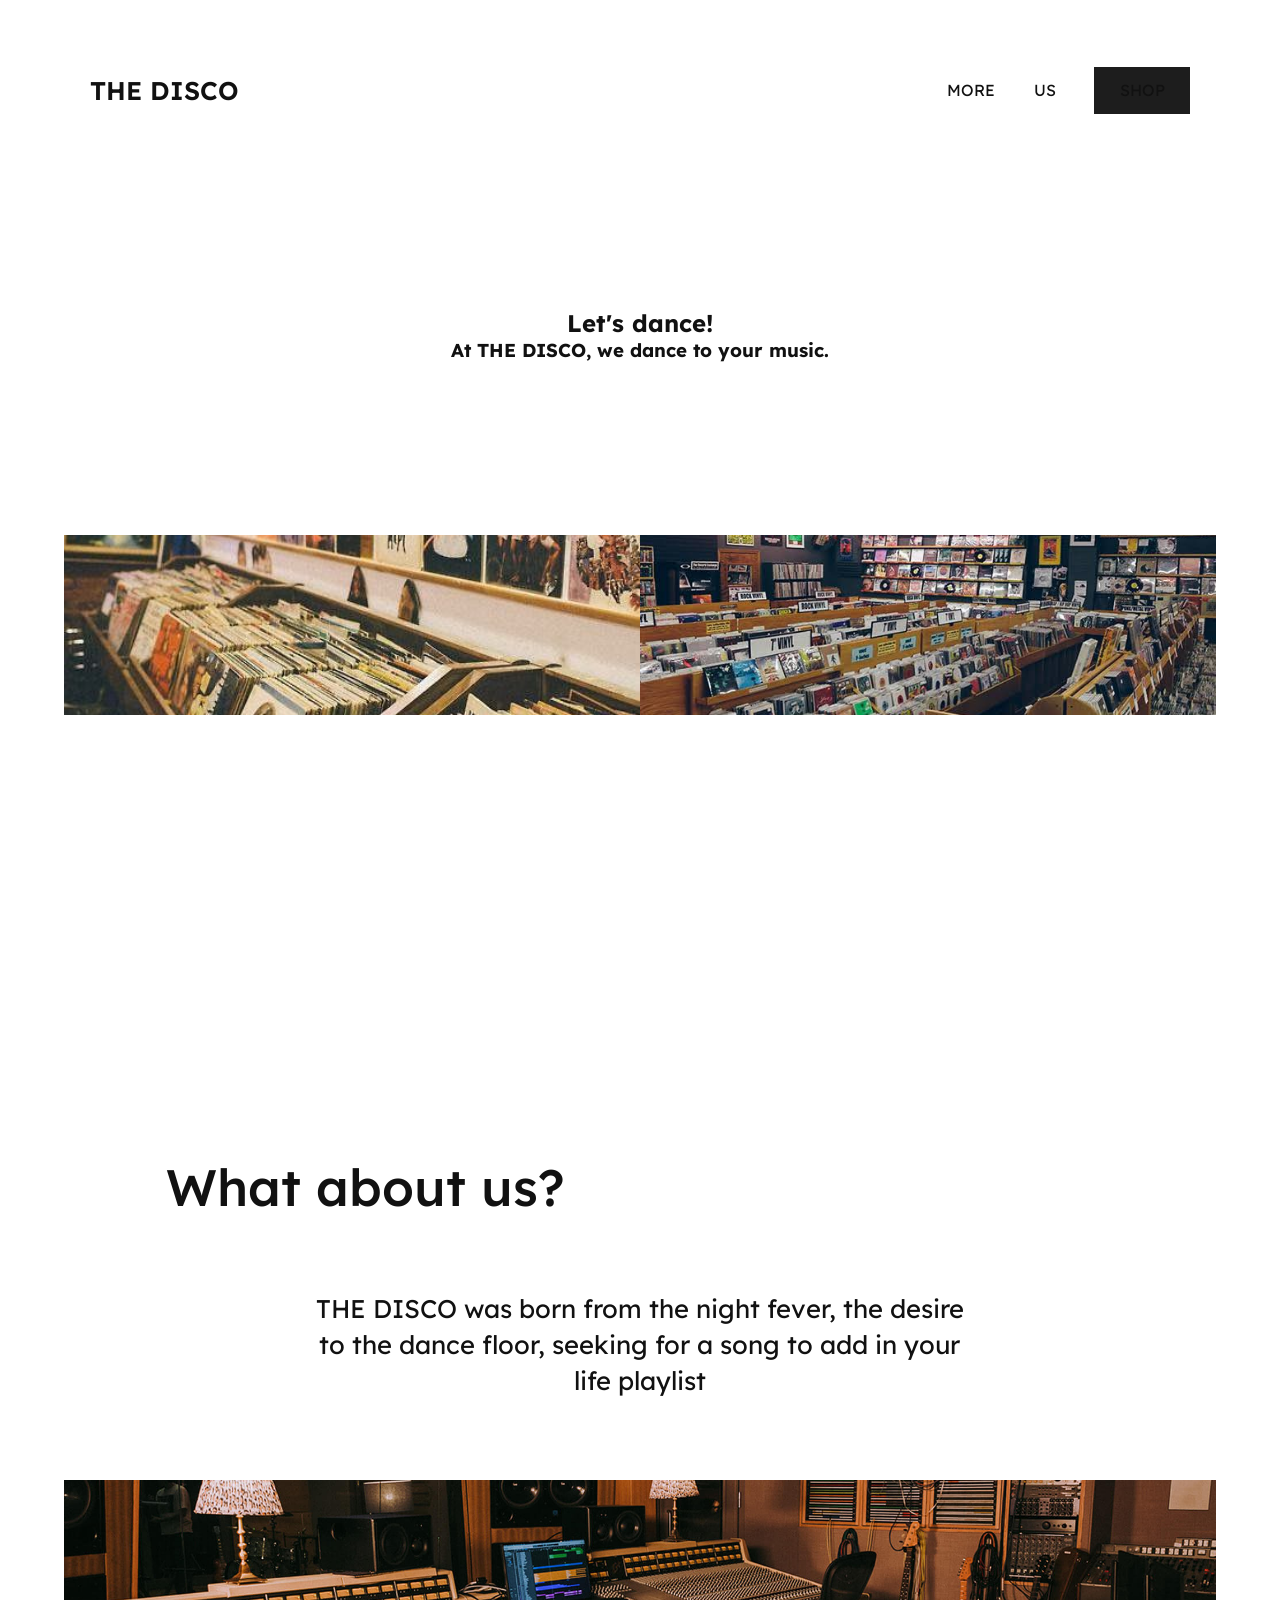
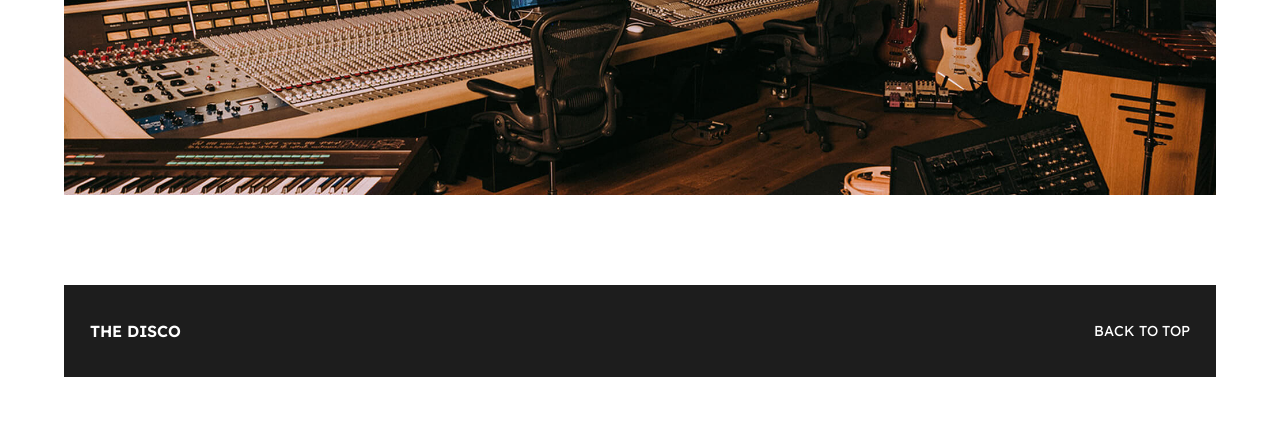
==== AC2 - DOM - 3tri - Marina e Caio F/index.html @ ce6a6be3 "Add files via upload" ====
<!DOCTYPE html>
<html lang="pt-BR">
 
<head>
    <meta charset="UTF-8">
    <meta name="viewport" content="width=device-width, initial-scale=1.0">
 
    <title>THE DISCO</title>
 
    <link rel="preconnect" href="https://fonts.googleapis.com">
    <link rel="preconnect" href="https://fonts.gstatic.com" crossorigin>
 
    <link
        href="https://fonts.googleapis.com/css2?family=Lexend+Deca:wght@400;500;600;700&display=swap"
        rel="stylesheet"
    >
    <script src="script.js" defer></script>
    <link rel="stylesheet" href="style.css">
</head>
 
<body>
 
    <header class="cabecalho">
 
        <a href="index.html" class="logo">
            THE DISCO
        </a>
 
        <nav class="navegacao">
 
            <a href="#mais">
                MORE
            </a>
 
            <a href="#sobre">
                US
            </a>
 
            <a href="catalogo.html" class="botao-shop">
                SHOP
            </a>
 
        </nav>
 
    </header>
 
 
    <main>
 
        <section class="landing" id="mais">
 
            <div class="maisTexto">
                <h1>Let's dance!</h1>
                <h3>
                    At THE DISCO, we dance to your music.
                </h3>
            </div>
            
            <div class="imagem-topo">
                
                <img
                    src="imagens/vinilstore.jpg"
                    alt="Estudio de musica"
                >
                <img
                    src="imagens/discos.jpg"
                    alt="Estudio de musica"
                >
                
            </div>
 
        </section>
 
 
        <section class="sobre" id="sobre">
 
            <div class="sobre-conteudo">
 
                <h1>
                    What about us?
                </h1>
 
                <p>
                    THE DISCO was born from the night fever, the
                    desire to the dance floor, seeking for a song to
                    add in your life playlist
                </p>
 
            </div>
 
 
            <div class="imagem-sobre">
 
                <img
                    src="imagens/studio.jpg"
                    alt="Estudio de musica"
                >
 
            </div>
 
        </section>
 
    </main>
 
 
    <footer class="rodape">
 
        <p>
            THE DISCO
        </p>
 
        <a href="#mais">
            BACK TO TOP
        </a>
 
    </footer>
 
</body>
 
</html>
---- AC2 - DOM - 3tri - Marina e Caio F/style.css ----
* {
    margin: 0;
    padding: 0;
    box-sizing: border-box;
}
 
 
html {
    scroll-behavior: smooth;
}
 
 
body {
    background-color: #ffffff;
    font-family: 'Lexend Deca', sans-serif;
    color: #111111;
}
 
 
/* HEADER */
 
.cabecalho {
    width: 90%;
    min-height: 10vh;
    margin: 5vh auto 0;
    padding: 2vh 2vw;
 
    background-color: #ffffff;
 
    display: flex;
    align-items: center;
    justify-content: space-between;
}
 
 
.logo {
    color: #111111;
    text-decoration: none;
 
    font-size: clamp(1.2rem, 2vw, 2.2rem);
    font-weight: 600;
}
 
 
.navegacao {
    display: flex;
    align-items: center;
    gap: 3vw;
}
 
 
.navegacao a {
    color: #111111;
    text-decoration: none;
 
    font-size: clamp(1rem, 1.2vw, 1.5rem);
}
 
 
.botao-shop {
    border: none;
 
    background-color: #1d1d1d;
    color: #ffffff;
 
    padding: 1.5vh 2vw;
 
    font-family: 'Lexend Deca', sans-serif;
    font-size: clamp(1rem, 1.2vw, 1.5rem);
 
    cursor: pointer;
 
    transition: 0.3s;
}
 
 
.botao-shop:hover {
    background-color: #555555;
}
 
 
/* LANDING */
 
.landing {
    width: 90%;
    margin: 0 auto;
}
 
 
.imagem-topo {
    width: 100%;
    height: 40vh;
    overflow: hidden;
    justify-content: space-between;
    display: flex;
}
 
 
.imagem-topo img {
    width: 50%;
    height: 50%;
    object-fit: cover;
}
 
.maisTexto{
    text-align: center;
    justify-content: center;
    padding: 15%;
}
 
/* SOBRE */
 
.sobre {
    width: 90%;
    margin: 20vh auto 10vh;
 
    background-color: #ffffff;
}
 
 
.sobre-conteudo {
    min-height: 45vh;
 
    padding: 7vh 8vw;
 
    display: flex;
    flex-direction: column;
    justify-content: center;
}
 
 
.sobre h1 {
    font-size: clamp(3rem, 4vw, 5rem);
    font-weight: 500;
 
    margin-bottom: 8vh;
}
 
 
.sobre p {
    width: 70%;
    margin: 0 auto;
 
    text-align: center;
 
    font-size: clamp(1.5rem, 2vw, 2.5rem);
    line-height: 1.4;
}
 
 
.imagem-sobre {
    width: 100%;
    height: 35vh;
 
    overflow: hidden;
}
 
 
.imagem-sobre img {
    width: 100%;
    height: 100%;
 
    object-fit: cover;
}
 
 
/* CATALOGO */
 
.catalogo {
    width: 90%;
    margin: 5vh auto 10vh;
 
    padding: 5vh 3vw;
 
    background-color: #ffffff;
}
 
 
/* FILTROS */
 
.filtros {
    display: flex;
    align-items: flex-start;
 
    gap: 2vw;
 
    margin-bottom: 4vh;
 
    flex-wrap: wrap;
}
 
 
.filtro {
    position: relative;
}
 
 
.botao-filtro {
    border: none;
 
    background-color: #1d1d1d;
    color: #ffffff;
 
    padding: 1.5vh 2vw;
 
    font-family: 'Lexend Deca', sans-serif;
    font-size: clamp(1rem, 1.2vw, 1.5rem);
 
    cursor: pointer;
 
    transition: 0.3s;
}
 
 
.botao-filtro:hover {
    background-color: #555555;
}
 
 
.botao-filtro.focado {
    outline: 0.2em solid #888888;
    outline-offset: 0.2em;
}
 
 
.opcoes-filtro {
    display: none;
 
    position: absolute;
 
    top: 110%;
    left: 0;
 
    width: max-content;
    min-width: 100%;
    max-width: 35vw;
 
    background-color: #1d1d1d;
 
    padding: 1vh;
 
    z-index: 10;
 
    flex-direction: column;
 
    gap: 0.5vh;
}
 
 
.opcoes-filtro.ativo {
    display: flex;
}
 
 
.opcoes-filtro button {
    width: 100%;
 
    border: none;
 
    background-color: #1d1d1d;
    color: #ffffff;
 
    padding: 1vh 1vw;
 
    font-family: 'Lexend Deca', sans-serif;
    font-size: clamp(0.9rem, 1vw, 1.3rem);
 
    cursor: pointer;
 
    text-align: left;
 
    white-space: nowrap;
}
 
 
.opcoes-filtro button:hover {
    background-color: #555555;
}
 
 
/* DISCOS */
 
.vinil {
    position: relative;
 
    width: 100%;
    min-height: 22vh;
 
    margin-bottom: 2vh;
 
    padding: 2vh 2vw;
 
    display: flex;
    align-items: center;
 
    transition: 0.3s;
}
 
 
.vinil-rosa,
.vinil-amarelo,
.vinil-verde,
.vinil-azul,
.vinil-roxo {
    background-color: #d0d0d0;
}
 
 
/* EFEITO MOUSEOVER */
 
.vinil.passou-mouse {
    transform: scale(1.01);
    filter: brightness(1.08);
}
 
 
/* CAPA */
 
.capa {
    width: 20%;
 
    aspect-ratio: 1 / 1;
 
    overflow: hidden;
 
    flex-shrink: 0;
}
 
 
.capa img {
    width: 100%;
    height: 100%;
 
    object-fit: cover;
 
    transition: 0.3s;
}
 
 
.vinil.passou-mouse .capa img {
    transform: scale(1.04);
}
 
 
/* INFORMACOES */
 
.informacoes {
    width: 65%;
 
    padding-left: 2vw;
}
 
 
.informacoes h2 {
    font-size: clamp(1.2rem, 1.5vw, 2rem);
    font-weight: 700;
 
    margin-bottom: 0.5vh;
}
 
 
.informacoes p {
    font-size: clamp(1rem, 1.1vw, 1.5rem);
 
    margin-bottom: 0.5vh;
}
 
 
/* BOTAO + */
 
.botao-adicionar {
    position: absolute;
 
    right: 2vw;
    top: 2vh;
 
    border: none;
 
    background: none;
 
    font-family: 'Lexend Deca', sans-serif;
    font-size: clamp(2rem, 2.5vw, 3rem);
 
    cursor: pointer;
 
    display: none;
}
 
 
.contador-item {
    position: absolute;
 
    right: 2vw;
    top: 8vh;
 
    font-size: clamp(1rem, 1.2vw, 1.5rem);
 
    display: none;
}
 
 
.catalogo.shop-ativo .botao-adicionar {
    display: block;
}
 
 
.catalogo.shop-ativo .contador-item {
    display: block;
}
 
 
/* CORES DOS DISCOS SELECIONADOS */
 
.vinil.selecionado.vinil-rosa {
    background-color: #e9a6ad;
}
 
 
.vinil.selecionado.vinil-amarelo {
    background-color: #f1d477;
}
 
 
.vinil.selecionado.vinil-verde {
    background-color: #9bd49b;
}
 
 
.vinil.selecionado.vinil-azul {
    background-color: #9dbfe3;
}
 
 
.vinil.selecionado.vinil-roxo {
    background-color: #c3a4d8;
}
 
 
/* FOOTER */
 
.rodape {
    width: 90%;
 
    margin: 0 auto 5vh;
 
    padding: 4vh 2vw;
 
    background-color: #1d1d1d;
 
    display: flex;
    align-items: center;
    justify-content: space-between;
}
 
 
.rodape p {
    font-size: clamp(1rem, 1.2vw, 1.5rem);
    font-weight: 600;
    color: #ffffff;
}
 
 
.rodape a {
    color: #ffffff;
 
    text-decoration: none;
 
    font-size: clamp(0.9rem, 1vw, 1.3rem);
}
 
 
/* RESPONSIVIDADE */
 
@media (max-width: 70vw) {
 
    .cabecalho {
        width: 94%;
    }
 
 
    .catalogo,
    .sobre,
    .landing,
    .rodape {
        width: 94%;
    }
 
 
    .sobre p {
        width: 80%;
    }
 
}
 
 
@media (max-width: 55vw) {
 
    .cabecalho {
        flex-direction: column;
        gap: 2vh;
    }
 
 
    .navegacao {
        width: 100%;
 
        justify-content: space-between;
 
        gap: 2vw;
    }
 
 
    .sobre-conteudo {
        min-height: 40vh;
 
        padding: 5vh 5vw;
    }
 
 
    .sobre h1 {
        margin-bottom: 5vh;
    }
 
 
    .sobre p {
        width: 90%;
    }
 
 
    .vinil {
        min-height: 20vh;
    }
 
 
    .capa {
        width: 25%;
    }
 
 
    .informacoes {
        width: 65%;
    }
 
}
 
 
@media (max-width: 40vw) {
 
    .cabecalho {
        margin-top: 2vh;
    }
 
 
    .navegacao {
        flex-wrap: wrap;
    }
 
 
    .imagem-topo {
        height: 25vh;
    }
 
 
    .imagem-sobre {
        height: 25vh;
    }
 
 
    .filtros {
        flex-direction: column;
 
        align-items: stretch;
    }
 
 
    .filtro {
        width: 100%;
    }
 
 
    .botao-filtro {
        width: 100%;
    }
 
 
    .opcoes-filtro {
        width: 100%;
 
        max-width: 100%;
    }
 
 
    .vinil {
        min-height: 18vh;
 
        padding: 2vh 2vw;
 
        align-items: flex-start;
    }
 
 
    .capa {
        width: 30%;
    }
 
 
    .informacoes {
        width: 62%;
    }
 
 
    .sobre-conteudo {
        min-height: 45vh;
    }
 
 
    .sobre p {
        width: 100%;
    }
 
 
    .rodape {
        flex-direction: column;
 
        gap: 2vh;
 
        text-align: center;
    }
 
}
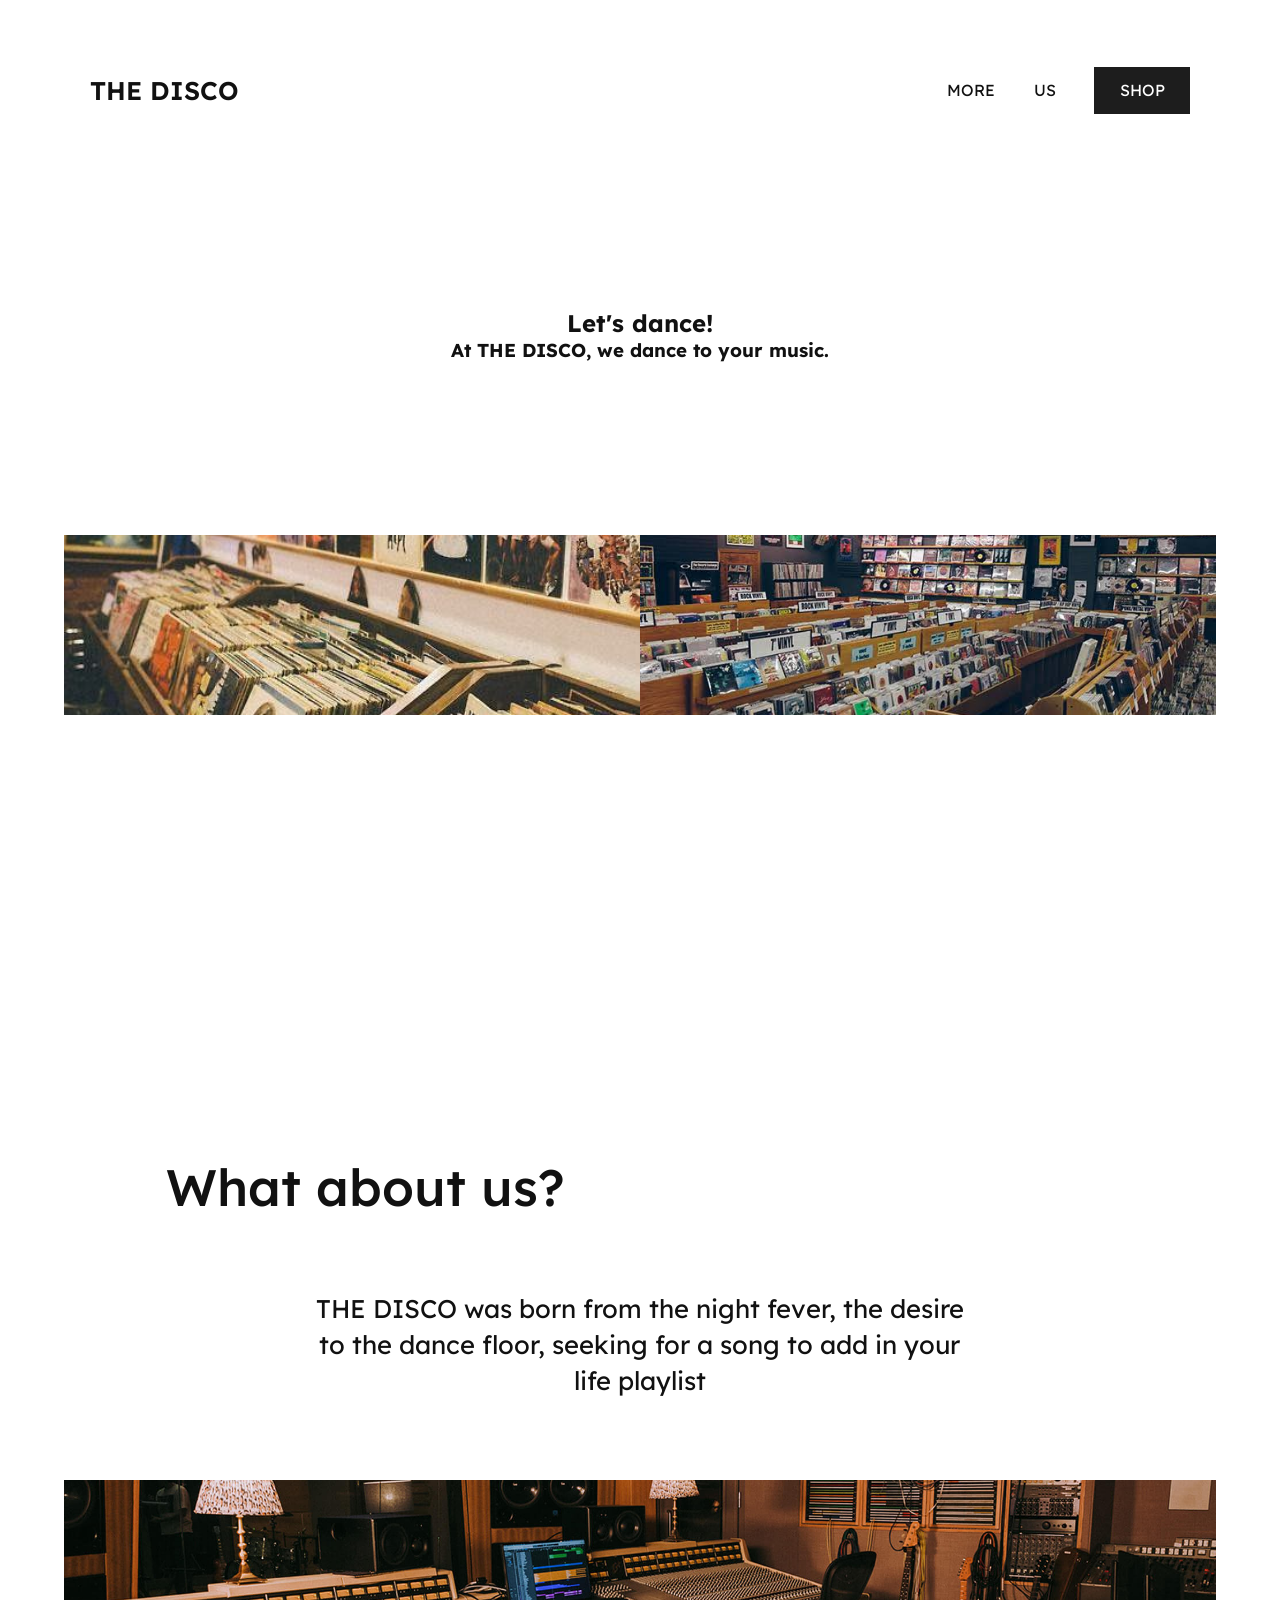
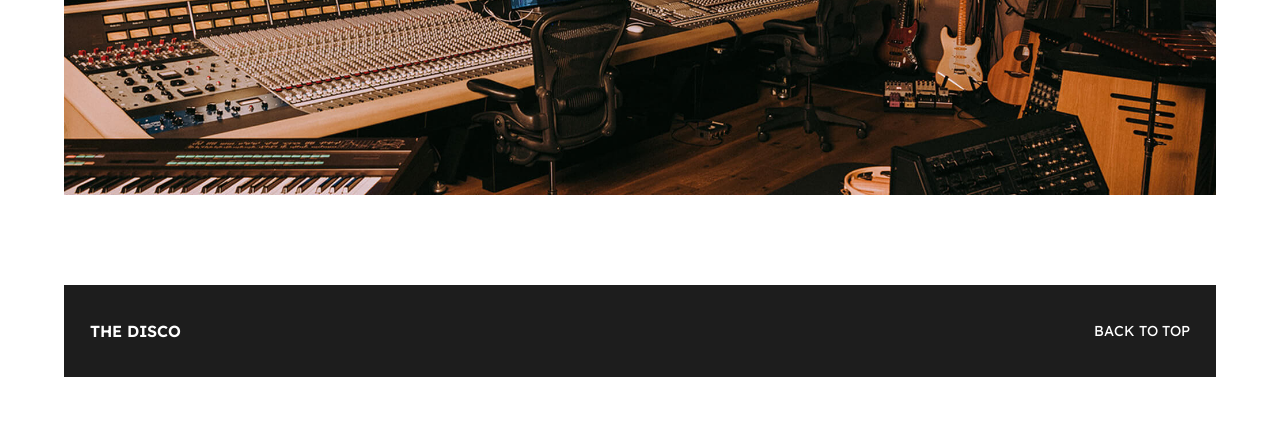
==== commit 195454b7: "add new futures" ====
--- a/AC2 - DOM - 3tri - Marina e Caio F/index.html
+++ b/AC2 - DOM - 3tri - Marina e Caio F/index.html
@@ -36,9 +36,9 @@
                 US
             </a>
  
-            <a href="catalogo.html" class="botao-shop">
+            <button href="catalogo.html" class="botao-shop">
                 SHOP
-            </a>
+            </button>
  
         </nav>
  
--- a/AC2 - DOM - 3tri - Marina e Caio F/style.css
+++ b/AC2 - DOM - 3tri - Marina e Caio F/style.css
@@ -3,90 +3,89 @@
     padding: 0;
     box-sizing: border-box;
 }
- 
- 
+
+
 html {
     scroll-behavior: smooth;
 }
- 
- 
+
+
 body {
     background-color: #ffffff;
     font-family: 'Lexend Deca', sans-serif;
     color: #111111;
 }
- 
- 
+
+
 /* HEADER */
- 
+
 .cabecalho {
     width: 90%;
     min-height: 10vh;
     margin: 5vh auto 0;
     padding: 2vh 2vw;
- 
+
     background-color: #ffffff;
- 
+
     display: flex;
     align-items: center;
     justify-content: space-between;
 }
- 
- 
+
+
 .logo {
     color: #111111;
     text-decoration: none;
- 
+
     font-size: clamp(1.2rem, 2vw, 2.2rem);
     font-weight: 600;
 }
- 
- 
+
+
 .navegacao {
     display: flex;
     align-items: center;
     gap: 3vw;
 }
- 
- 
+
+
 .navegacao a {
     color: #111111;
     text-decoration: none;
- 
     font-size: clamp(1rem, 1.2vw, 1.5rem);
 }
- 
- 
+
+
 .botao-shop {
     border: none;
- 
+
     background-color: #1d1d1d;
     color: #ffffff;
- 
+
     padding: 1.5vh 2vw;
- 
+
     font-family: 'Lexend Deca', sans-serif;
     font-size: clamp(1rem, 1.2vw, 1.5rem);
- 
+
     cursor: pointer;
- 
+
     transition: 0.3s;
 }
- 
- 
+
+
 .botao-shop:hover {
     background-color: #555555;
 }
- 
- 
+
+
 /* LANDING */
- 
+
 .landing {
     width: 90%;
     margin: 0 auto;
 }
- 
- 
+
+
 .imagem-topo {
     width: 100%;
     height: 40vh;
@@ -94,209 +93,209 @@
     justify-content: space-between;
     display: flex;
 }
- 
- 
+
+
 .imagem-topo img {
     width: 50%;
     height: 50%;
     object-fit: cover;
 }
- 
-.maisTexto{
+
+.maisTexto {
     text-align: center;
     justify-content: center;
     padding: 15%;
 }
- 
+
 /* SOBRE */
- 
+
 .sobre {
     width: 90%;
     margin: 20vh auto 10vh;
- 
+
     background-color: #ffffff;
 }
- 
- 
+
+
 .sobre-conteudo {
     min-height: 45vh;
- 
+
     padding: 7vh 8vw;
- 
+
     display: flex;
     flex-direction: column;
     justify-content: center;
 }
- 
- 
+
+
 .sobre h1 {
     font-size: clamp(3rem, 4vw, 5rem);
     font-weight: 500;
- 
+
     margin-bottom: 8vh;
 }
- 
- 
+
+
 .sobre p {
     width: 70%;
     margin: 0 auto;
- 
+
     text-align: center;
- 
+
     font-size: clamp(1.5rem, 2vw, 2.5rem);
     line-height: 1.4;
 }
- 
- 
+
+
 .imagem-sobre {
     width: 100%;
     height: 35vh;
- 
+
     overflow: hidden;
 }
- 
- 
+
+
 .imagem-sobre img {
     width: 100%;
     height: 100%;
- 
+
     object-fit: cover;
 }
- 
- 
+
+
 /* CATALOGO */
- 
+
 .catalogo {
     width: 90%;
     margin: 5vh auto 10vh;
- 
+
     padding: 5vh 3vw;
- 
+
     background-color: #ffffff;
 }
- 
- 
+
+
 /* FILTROS */
- 
+
 .filtros {
     display: flex;
     align-items: flex-start;
- 
+
     gap: 2vw;
- 
+
     margin-bottom: 4vh;
- 
+
     flex-wrap: wrap;
 }
- 
- 
+
+
 .filtro {
     position: relative;
 }
- 
- 
+
+
 .botao-filtro {
     border: none;
- 
+
     background-color: #1d1d1d;
     color: #ffffff;
- 
+
     padding: 1.5vh 2vw;
- 
+
     font-family: 'Lexend Deca', sans-serif;
     font-size: clamp(1rem, 1.2vw, 1.5rem);
- 
+
     cursor: pointer;
- 
+
     transition: 0.3s;
 }
- 
- 
+
+
 .botao-filtro:hover {
     background-color: #555555;
 }
- 
- 
+
+
 .botao-filtro.focado {
     outline: 0.2em solid #888888;
     outline-offset: 0.2em;
 }
- 
- 
+
+
 .opcoes-filtro {
     display: none;
- 
+
     position: absolute;
- 
+
     top: 110%;
     left: 0;
- 
+
     width: max-content;
     min-width: 100%;
     max-width: 35vw;
- 
+
     background-color: #1d1d1d;
- 
+
     padding: 1vh;
- 
+
     z-index: 10;
- 
+
     flex-direction: column;
- 
+
     gap: 0.5vh;
 }
- 
- 
+
+
 .opcoes-filtro.ativo {
     display: flex;
 }
- 
- 
+
+
 .opcoes-filtro button {
     width: 100%;
- 
+
     border: none;
- 
+
     background-color: #1d1d1d;
     color: #ffffff;
- 
+
     padding: 1vh 1vw;
- 
+
     font-family: 'Lexend Deca', sans-serif;
     font-size: clamp(0.9rem, 1vw, 1.3rem);
- 
+
     cursor: pointer;
- 
+
     text-align: left;
- 
+
     white-space: nowrap;
 }
- 
- 
+
+
 .opcoes-filtro button:hover {
     background-color: #555555;
 }
- 
- 
+
+
 /* DISCOS */
- 
+
 .vinil {
     position: relative;
- 
+
     width: 100%;
     min-height: 22vh;
- 
+
     margin-bottom: 2vh;
- 
+
     padding: 2vh 2vw;
- 
+
     display: flex;
     align-items: center;
- 
+
     transition: 0.3s;
 }
- 
- 
+
+
 .vinil-rosa,
 .vinil-amarelo,
 .vinil-verde,
@@ -304,327 +303,326 @@
 .vinil-roxo {
     background-color: #d0d0d0;
 }
- 
- 
+
+
 /* EFEITO MOUSEOVER */
- 
+
 .vinil.passou-mouse {
     transform: scale(1.01);
     filter: brightness(1.08);
 }
- 
- 
+
+
 /* CAPA */
- 
+
 .capa {
     width: 20%;
- 
+
     aspect-ratio: 1 / 1;
- 
+
     overflow: hidden;
- 
+
     flex-shrink: 0;
 }
- 
- 
+
+
 .capa img {
     width: 100%;
     height: 100%;
- 
+
     object-fit: cover;
- 
+
     transition: 0.3s;
 }
- 
- 
+
+
 .vinil.passou-mouse .capa img {
     transform: scale(1.04);
 }
- 
- 
+
+
 /* INFORMACOES */
- 
+
 .informacoes {
     width: 65%;
- 
+
     padding-left: 2vw;
 }
- 
- 
+
+
 .informacoes h2 {
     font-size: clamp(1.2rem, 1.5vw, 2rem);
     font-weight: 700;
- 
+
     margin-bottom: 0.5vh;
 }
- 
- 
+
+
 .informacoes p {
     font-size: clamp(1rem, 1.1vw, 1.5rem);
- 
+
     margin-bottom: 0.5vh;
 }
- 
- 
+
+
 /* BOTAO + */
- 
+
 .botao-adicionar {
     position: absolute;
- 
+
     right: 2vw;
     top: 2vh;
- 
+
     border: none;
- 
+
     background: none;
- 
+
     font-family: 'Lexend Deca', sans-serif;
     font-size: clamp(2rem, 2.5vw, 3rem);
- 
+
     cursor: pointer;
- 
+
     display: none;
 }
- 
- 
+
+
 .contador-item {
     position: absolute;
- 
+
     right: 2vw;
     top: 8vh;
- 
+
     font-size: clamp(1rem, 1.2vw, 1.5rem);
- 
+
     display: none;
 }
- 
- 
+
+
 .catalogo.shop-ativo .botao-adicionar {
     display: block;
 }
- 
- 
+
+
 .catalogo.shop-ativo .contador-item {
     display: block;
 }
- 
- 
+
+
 /* CORES DOS DISCOS SELECIONADOS */
- 
+
 .vinil.selecionado.vinil-rosa {
     background-color: #e9a6ad;
 }
- 
- 
+
+
 .vinil.selecionado.vinil-amarelo {
     background-color: #f1d477;
 }
- 
- 
+
+
 .vinil.selecionado.vinil-verde {
     background-color: #9bd49b;
 }
- 
- 
+
+
 .vinil.selecionado.vinil-azul {
     background-color: #9dbfe3;
 }
- 
- 
+
+
 .vinil.selecionado.vinil-roxo {
     background-color: #c3a4d8;
 }
- 
- 
+
 /* FOOTER */
- 
+
 .rodape {
     width: 90%;
- 
+
     margin: 0 auto 5vh;
- 
+
     padding: 4vh 2vw;
- 
+
     background-color: #1d1d1d;
- 
+
     display: flex;
     align-items: center;
     justify-content: space-between;
 }
- 
- 
+
+
 .rodape p {
     font-size: clamp(1rem, 1.2vw, 1.5rem);
     font-weight: 600;
     color: #ffffff;
 }
- 
- 
+
+
 .rodape a {
     color: #ffffff;
- 
+
     text-decoration: none;
- 
+
     font-size: clamp(0.9rem, 1vw, 1.3rem);
 }
- 
- 
+
+
 /* RESPONSIVIDADE */
- 
+
 @media (max-width: 70vw) {
- 
+
     .cabecalho {
         width: 94%;
     }
- 
- 
+
+
     .catalogo,
     .sobre,
     .landing,
     .rodape {
         width: 94%;
     }
- 
- 
+
+
     .sobre p {
         width: 80%;
     }
- 
-}
- 
- 
+
+}
+
+
 @media (max-width: 55vw) {
- 
+
     .cabecalho {
         flex-direction: column;
         gap: 2vh;
     }
- 
- 
+
+
     .navegacao {
         width: 100%;
- 
+
         justify-content: space-between;
- 
+
         gap: 2vw;
     }
- 
- 
+
+
     .sobre-conteudo {
         min-height: 40vh;
- 
+
         padding: 5vh 5vw;
     }
- 
- 
+
+
     .sobre h1 {
         margin-bottom: 5vh;
     }
- 
- 
+
+
     .sobre p {
         width: 90%;
     }
- 
- 
+
+
     .vinil {
         min-height: 20vh;
     }
- 
- 
+
+
     .capa {
         width: 25%;
     }
- 
- 
+
+
     .informacoes {
         width: 65%;
     }
- 
-}
- 
- 
+
+}
+
+
 @media (max-width: 40vw) {
- 
+
     .cabecalho {
         margin-top: 2vh;
     }
- 
- 
+
+
     .navegacao {
         flex-wrap: wrap;
     }
- 
- 
+
+
     .imagem-topo {
         height: 25vh;
     }
- 
- 
+
+
     .imagem-sobre {
         height: 25vh;
     }
- 
- 
+
+
     .filtros {
         flex-direction: column;
- 
+
         align-items: stretch;
     }
- 
- 
+
+
     .filtro {
         width: 100%;
     }
- 
- 
+
+
     .botao-filtro {
         width: 100%;
     }
- 
- 
+
+
     .opcoes-filtro {
         width: 100%;
- 
+
         max-width: 100%;
     }
- 
- 
+
+
     .vinil {
         min-height: 18vh;
- 
+
         padding: 2vh 2vw;
- 
+
         align-items: flex-start;
     }
- 
- 
+
+
     .capa {
         width: 30%;
     }
- 
- 
+
+
     .informacoes {
         width: 62%;
     }
- 
- 
+
+
     .sobre-conteudo {
         min-height: 45vh;
     }
- 
- 
+
+
     .sobre p {
         width: 100%;
     }
- 
- 
+
+
     .rodape {
         flex-direction: column;
- 
+
         gap: 2vh;
- 
+
         text-align: center;
     }
- 
+
 }
